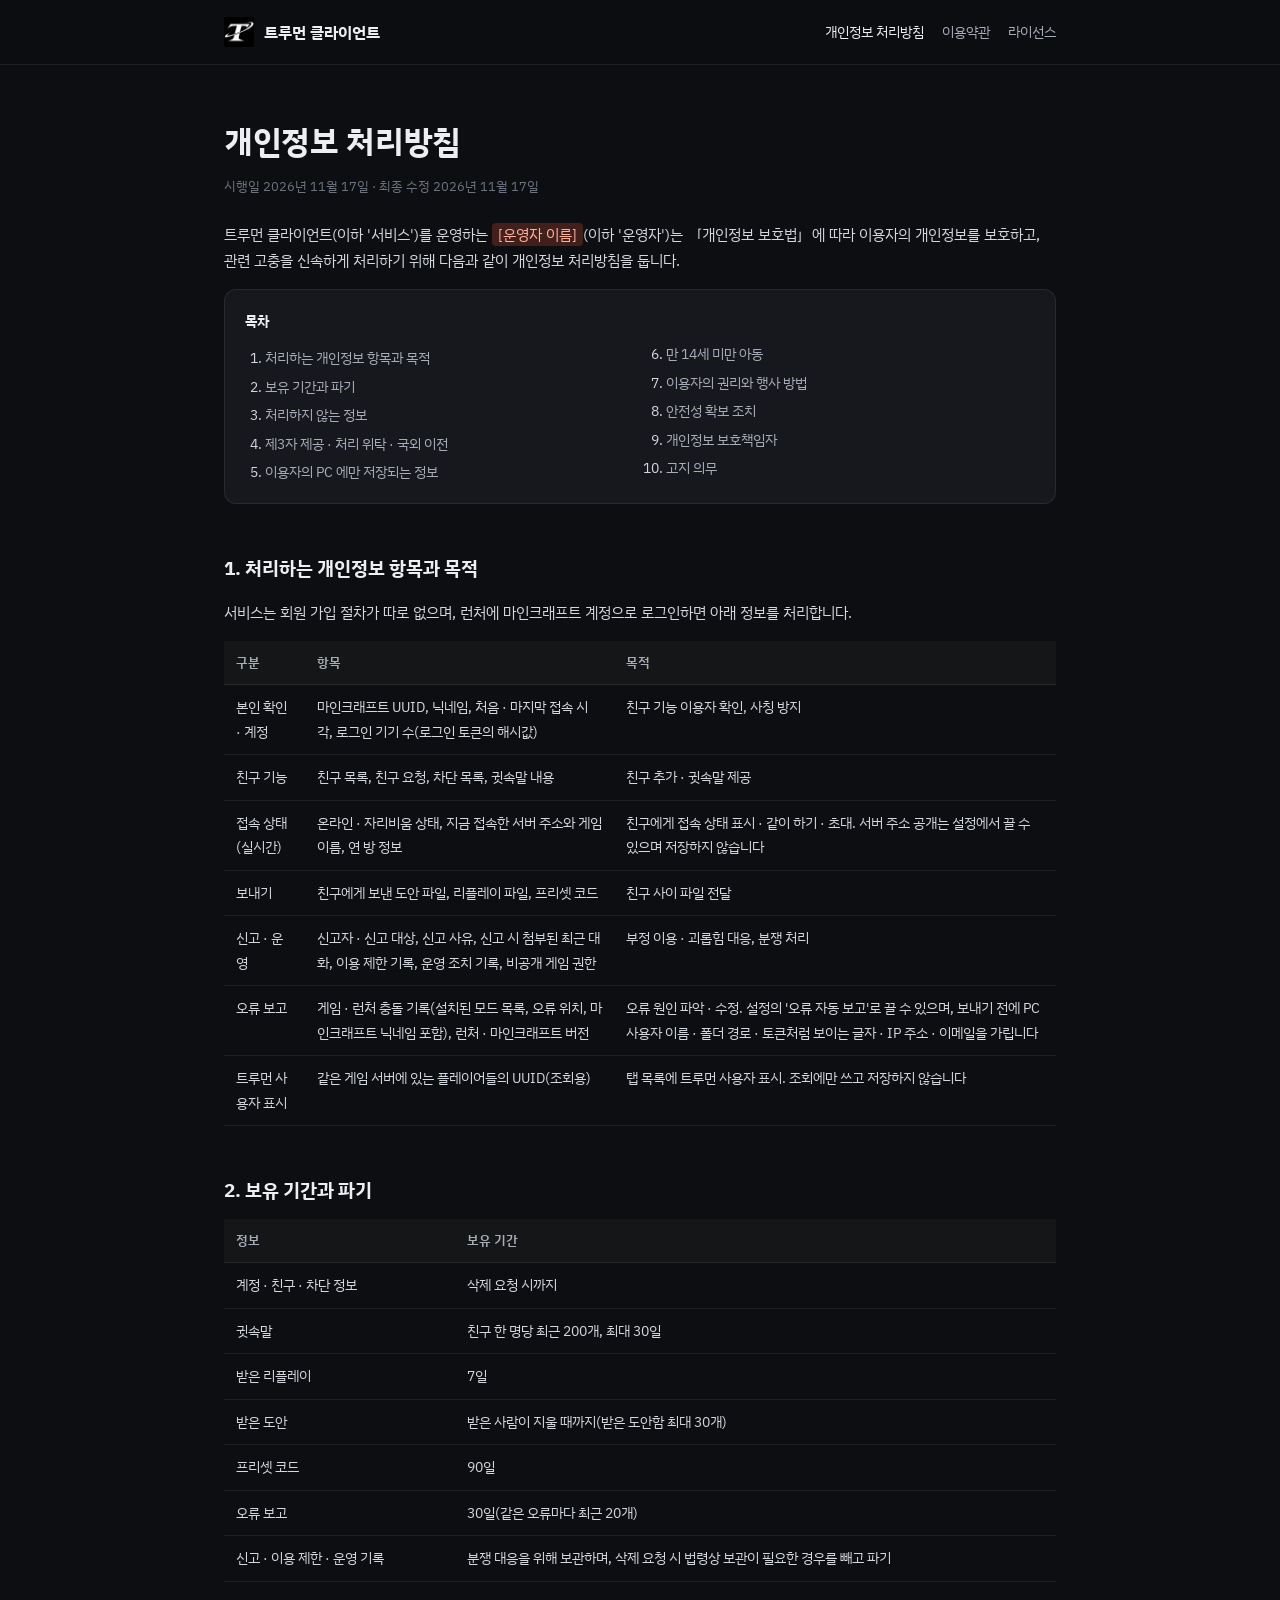
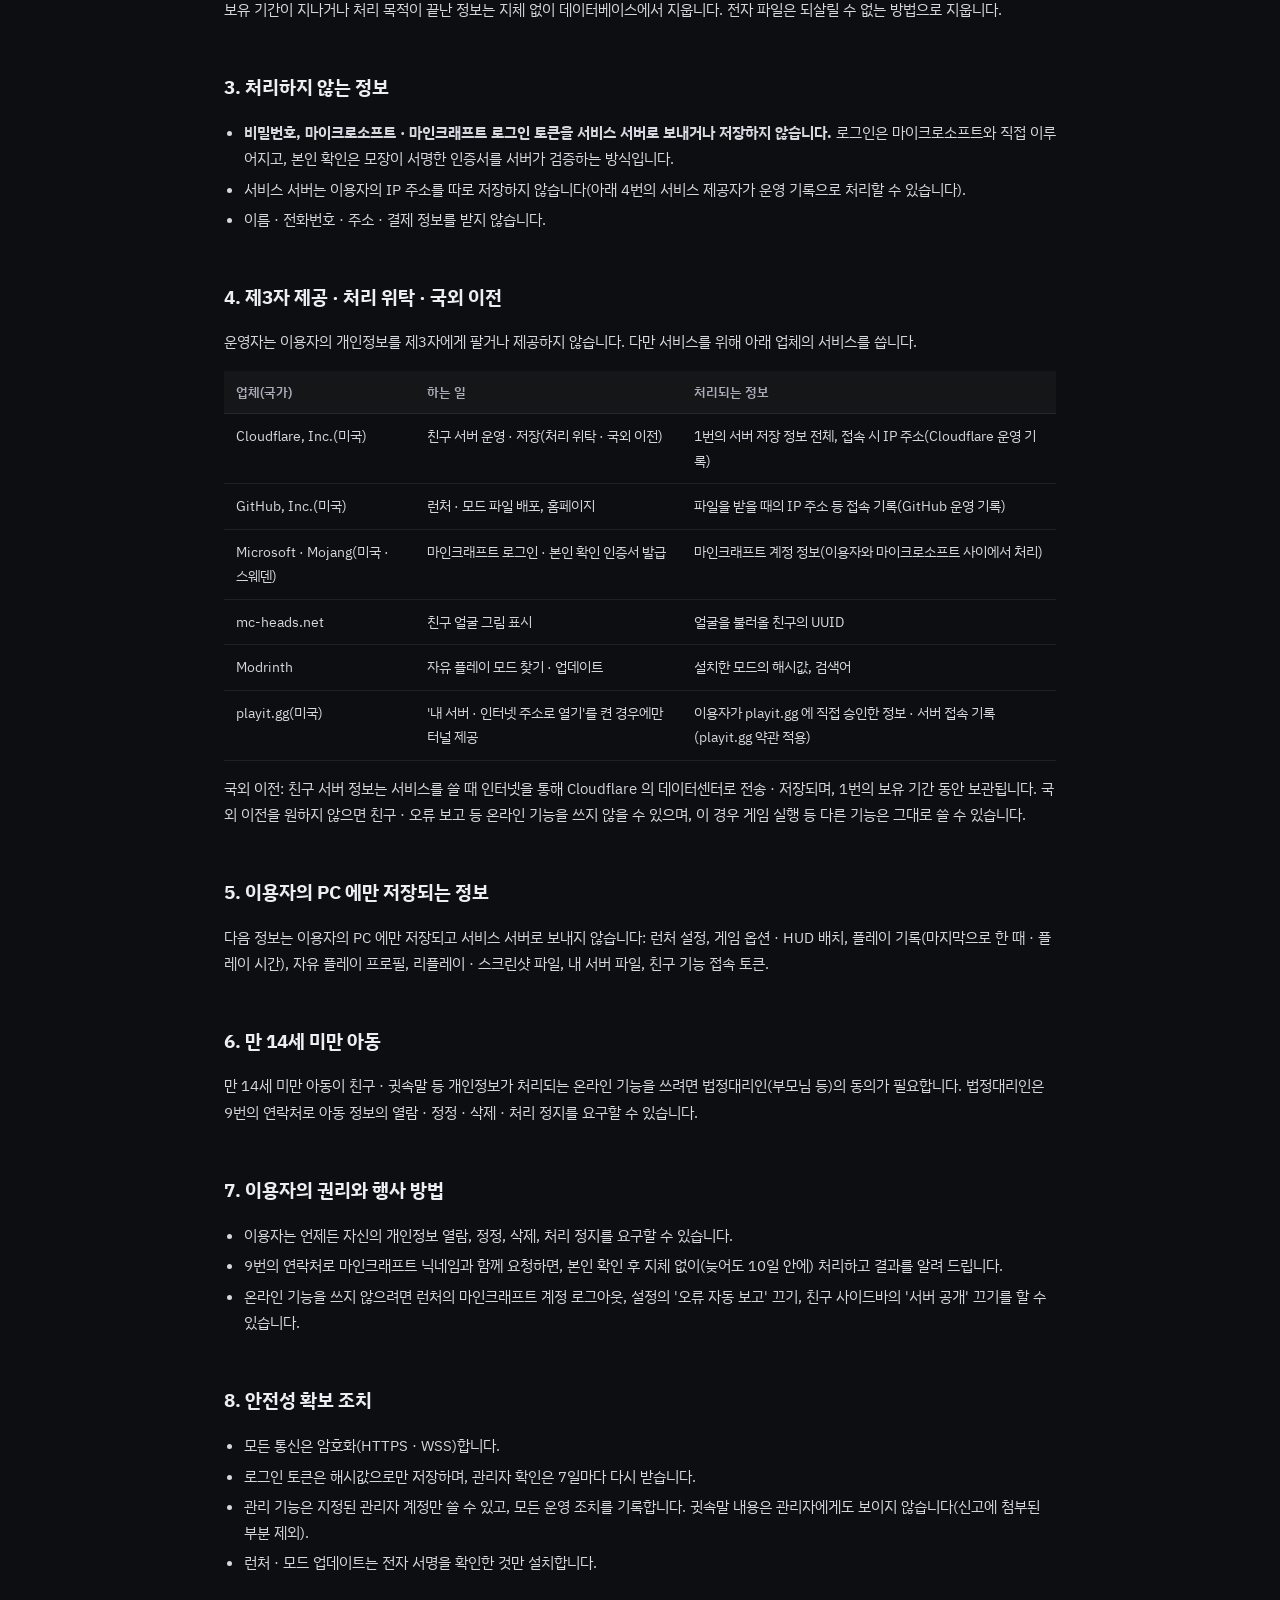
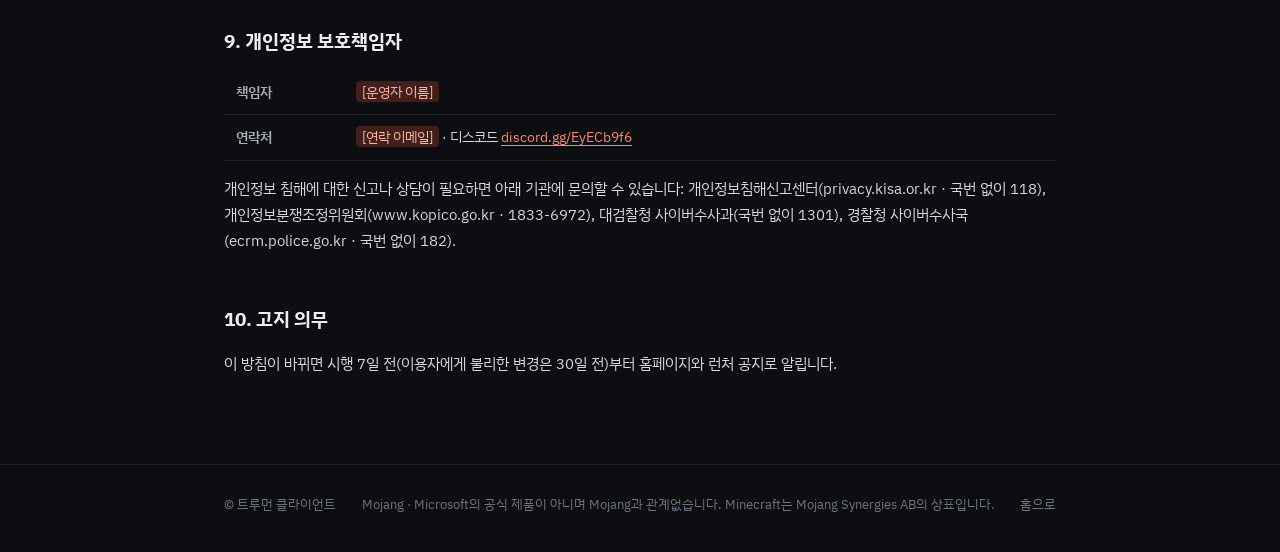
==== privacy.html @ f6401ccb "홈페이지 2026-11-19 16:35" ====
<!doctype html>
<html lang="ko">
<head>
<meta charset="utf-8">
<meta name="viewport" content="width=device-width, initial-scale=1">
<title>개인정보 처리방침 · 트루먼 클라이언트</title>
<meta name="description" content="트루먼 클라이언트 개인정보 처리방침">
<link rel="canonical" href="https://sadtree936.github.io/bieunrpg-launcher/privacy.html">
<link rel="icon" href="assets/favicon.png">
<link rel="preconnect" href="https://fonts.googleapis.com">
<link rel="preconnect" href="https://fonts.gstatic.com" crossorigin>
<link href="https://fonts.googleapis.com/css2?family=IBM+Plex+Sans+KR:wght@400;500;600;700&display=swap" rel="stylesheet">
<link rel="stylesheet" href="assets/legal.css">
</head>
<body>
<header><div class="wrap"><a class="brand" href="index.html"><img src="assets/truman_logo.png" alt="">트루먼 클라이언트</a><nav><a href="privacy.html" class="on">개인정보 처리방침</a><a href="terms.html">이용약관</a><a href="licenses.html">라이선스</a></nav></div></header>
<main class="wrap doc">
  <h1>개인정보 처리방침</h1>
  <p class="meta">시행일 2026년 11월 17일 · 최종 수정 2026년 11월 17일</p>
  <p>트루먼 클라이언트(이하 '서비스')를 운영하는 <mark>[운영자 이름]</mark>(이하 '운영자')는 「개인정보 보호법」에 따라 이용자의 개인정보를 보호하고, 관련 고충을 신속하게 처리하기 위해 다음과 같이 개인정보 처리방침을 둡니다.</p>

  <nav class="toc"><b>목차</b><ol>
    <li><a href="#s1">처리하는 개인정보 항목과 목적</a></li><li><a href="#s2">보유 기간과 파기</a></li><li><a href="#s3">처리하지 않는 정보</a></li>
    <li><a href="#s4">제3자 제공 · 처리 위탁 · 국외 이전</a></li><li><a href="#s5">이용자의 PC 에만 저장되는 정보</a></li><li><a href="#s6">만 14세 미만 아동</a></li>
    <li><a href="#s7">이용자의 권리와 행사 방법</a></li><li><a href="#s8">안전성 확보 조치</a></li><li><a href="#s9">개인정보 보호책임자</a></li><li><a href="#s10">고지 의무</a></li></ol></nav>

  <h2 id="s1">1. 처리하는 개인정보 항목과 목적</h2>
  <p>서비스는 회원 가입 절차가 따로 없으며, 런처에 마인크래프트 계정으로 로그인하면 아래 정보를 처리합니다.</p>
  <table>
    <thead><tr><th>구분</th><th>항목</th><th>목적</th></tr></thead>
    <tbody>
      <tr><td>본인 확인 · 계정</td><td>마인크래프트 UUID, 닉네임, 처음 · 마지막 접속 시각, 로그인 기기 수(로그인 토큰의 해시값)</td><td>친구 기능 이용자 확인, 사칭 방지</td></tr>
      <tr><td>친구 기능</td><td>친구 목록, 친구 요청, 차단 목록, 귓속말 내용</td><td>친구 추가 · 귓속말 제공</td></tr>
      <tr><td>접속 상태(실시간)</td><td>온라인 · 자리비움 상태, 지금 접속한 서버 주소와 게임 이름, 연 방 정보</td><td>친구에게 접속 상태 표시 · 같이 하기 · 초대. 서버 주소 공개는 설정에서 끌 수 있으며 저장하지 않습니다</td></tr>
      <tr><td>보내기</td><td>친구에게 보낸 도안 파일, 리플레이 파일, 프리셋 코드</td><td>친구 사이 파일 전달</td></tr>
      <tr><td>신고 · 운영</td><td>신고자 · 신고 대상, 신고 사유, 신고 시 첨부된 최근 대화, 이용 제한 기록, 운영 조치 기록, 비공개 게임 권한</td><td>부정 이용 · 괴롭힘 대응, 분쟁 처리</td></tr>
      <tr><td>오류 보고</td><td>게임 · 런처 충돌 기록(설치된 모드 목록, 오류 위치, 마인크래프트 닉네임 포함), 런처 · 마인크래프트 버전</td><td>오류 원인 파악 · 수정. 설정의 '오류 자동 보고'로 끌 수 있으며, 보내기 전에 PC 사용자 이름 · 폴더 경로 · 토큰처럼 보이는 글자 · IP 주소 · 이메일을 가립니다</td></tr>
      <tr><td>트루먼 사용자 표시</td><td>같은 게임 서버에 있는 플레이어들의 UUID(조회용)</td><td>탭 목록에 트루먼 사용자 표시. 조회에만 쓰고 저장하지 않습니다</td></tr>
    </tbody>
  </table>

  <h2 id="s2">2. 보유 기간과 파기</h2>
  <table>
    <thead><tr><th>정보</th><th>보유 기간</th></tr></thead>
    <tbody>
      <tr><td>계정 · 친구 · 차단 정보</td><td>삭제 요청 시까지</td></tr>
      <tr><td>귓속말</td><td>친구 한 명당 최근 200개, 최대 30일</td></tr>
      <tr><td>받은 리플레이</td><td>7일</td></tr>
      <tr><td>받은 도안</td><td>받은 사람이 지울 때까지(받은 도안함 최대 30개)</td></tr>
      <tr><td>프리셋 코드</td><td>90일</td></tr>
      <tr><td>오류 보고</td><td>30일(같은 오류마다 최근 20개)</td></tr>
      <tr><td>신고 · 이용 제한 · 운영 기록</td><td>분쟁 대응을 위해 보관하며, 삭제 요청 시 법령상 보관이 필요한 경우를 빼고 파기</td></tr>
    </tbody>
  </table>
  <p>보유 기간이 지나거나 처리 목적이 끝난 정보는 지체 없이 데이터베이스에서 지웁니다. 전자 파일은 되살릴 수 없는 방법으로 지웁니다.</p>

  <h2 id="s3">3. 처리하지 않는 정보</h2>
  <ul>
    <li><b>비밀번호, 마이크로소프트 · 마인크래프트 로그인 토큰을 서비스 서버로 보내거나 저장하지 않습니다.</b> 로그인은 마이크로소프트와 직접 이루어지고, 본인 확인은 모장이 서명한 인증서를 서버가 검증하는 방식입니다.</li>
    <li>서비스 서버는 이용자의 IP 주소를 따로 저장하지 않습니다(아래 4번의 서비스 제공자가 운영 기록으로 처리할 수 있습니다).</li>
    <li>이름 · 전화번호 · 주소 · 결제 정보를 받지 않습니다.</li>
  </ul>

  <h2 id="s4">4. 제3자 제공 · 처리 위탁 · 국외 이전</h2>
  <p>운영자는 이용자의 개인정보를 제3자에게 팔거나 제공하지 않습니다. 다만 서비스를 위해 아래 업체의 서비스를 씁니다.</p>
  <table>
    <thead><tr><th>업체(국가)</th><th>하는 일</th><th>처리되는 정보</th></tr></thead>
    <tbody>
      <tr><td>Cloudflare, Inc.(미국)</td><td>친구 서버 운영 · 저장(처리 위탁 · 국외 이전)</td><td>1번의 서버 저장 정보 전체, 접속 시 IP 주소(Cloudflare 운영 기록)</td></tr>
      <tr><td>GitHub, Inc.(미국)</td><td>런처 · 모드 파일 배포, 홈페이지</td><td>파일을 받을 때의 IP 주소 등 접속 기록(GitHub 운영 기록)</td></tr>
      <tr><td>Microsoft · Mojang(미국 · 스웨덴)</td><td>마인크래프트 로그인 · 본인 확인 인증서 발급</td><td>마인크래프트 계정 정보(이용자와 마이크로소프트 사이에서 처리)</td></tr>
      <tr><td>mc-heads.net</td><td>친구 얼굴 그림 표시</td><td>얼굴을 불러올 친구의 UUID</td></tr>
      <tr><td>Modrinth</td><td>자유 플레이 모드 찾기 · 업데이트</td><td>설치한 모드의 해시값, 검색어</td></tr>
      <tr><td>playit.gg(미국)</td><td>'내 서버 · 인터넷 주소로 열기'를 켠 경우에만 터널 제공</td><td>이용자가 playit.gg 에 직접 승인한 정보 · 서버 접속 기록(playit.gg 약관 적용)</td></tr>
    </tbody>
  </table>
  <p>국외 이전: 친구 서버 정보는 서비스를 쓸 때 인터넷을 통해 Cloudflare 의 데이터센터로 전송 · 저장되며, 1번의 보유 기간 동안 보관됩니다. 국외 이전을 원하지 않으면 친구 · 오류 보고 등 온라인 기능을 쓰지 않을 수 있으며, 이 경우 게임 실행 등 다른 기능은 그대로 쓸 수 있습니다.</p>

  <h2 id="s5">5. 이용자의 PC 에만 저장되는 정보</h2>
  <p>다음 정보는 이용자의 PC 에만 저장되고 서비스 서버로 보내지 않습니다: 런처 설정, 게임 옵션 · HUD 배치, 플레이 기록(마지막으로 한 때 · 플레이 시간), 자유 플레이 프로필, 리플레이 · 스크린샷 파일, 내 서버 파일, 친구 기능 접속 토큰.</p>

  <h2 id="s6">6. 만 14세 미만 아동</h2>
  <p>만 14세 미만 아동이 친구 · 귓속말 등 개인정보가 처리되는 온라인 기능을 쓰려면 법정대리인(부모님 등)의 동의가 필요합니다. 법정대리인은 9번의 연락처로 아동 정보의 열람 · 정정 · 삭제 · 처리 정지를 요구할 수 있습니다.</p>

  <h2 id="s7">7. 이용자의 권리와 행사 방법</h2>
  <ul>
    <li>이용자는 언제든 자신의 개인정보 열람, 정정, 삭제, 처리 정지를 요구할 수 있습니다.</li>
    <li>9번의 연락처로 마인크래프트 닉네임과 함께 요청하면, 본인 확인 후 지체 없이(늦어도 10일 안에) 처리하고 결과를 알려 드립니다.</li>
    <li>온라인 기능을 쓰지 않으려면 런처의 마인크래프트 계정 로그아웃, 설정의 '오류 자동 보고' 끄기, 친구 사이드바의 '서버 공개' 끄기를 할 수 있습니다.</li>
  </ul>

  <h2 id="s8">8. 안전성 확보 조치</h2>
  <ul>
    <li>모든 통신은 암호화(HTTPS · WSS)합니다.</li>
    <li>로그인 토큰은 해시값으로만 저장하며, 관리자 확인은 7일마다 다시 받습니다.</li>
    <li>관리 기능은 지정된 관리자 계정만 쓸 수 있고, 모든 운영 조치를 기록합니다. 귓속말 내용은 관리자에게도 보이지 않습니다(신고에 첨부된 부분 제외).</li>
    <li>런처 · 모드 업데이트는 전자 서명을 확인한 것만 설치합니다.</li>
  </ul>

  <h2 id="s9">9. 개인정보 보호책임자</h2>
  <table><tbody>
    <tr><th>책임자</th><td><mark>[운영자 이름]</mark></td></tr>
    <tr><th>연락처</th><td><mark>[연락 이메일]</mark> · 디스코드 <a href="https://discord.gg/EyECb9f6" target="_blank" rel="noopener">discord.gg/EyECb9f6</a></td></tr>
  </tbody></table>
  <p>개인정보 침해에 대한 신고나 상담이 필요하면 아래 기관에 문의할 수 있습니다: 개인정보침해신고센터(privacy.kisa.or.kr · 국번 없이 118), 개인정보분쟁조정위원회(www.kopico.go.kr · 1833-6972), 대검찰청 사이버수사과(국번 없이 1301), 경찰청 사이버수사국(ecrm.police.go.kr · 국번 없이 182).</p>

  <h2 id="s10">10. 고지 의무</h2>
  <p>이 방침이 바뀌면 시행 7일 전(이용자에게 불리한 변경은 30일 전)부터 홈페이지와 런처 공지로 알립니다.</p>
</main>
<footer><div class="wrap"><span>© 트루먼 클라이언트</span><span>Mojang · Microsoft의 공식 제품이 아니며 Mojang과 관계없습니다. Minecraft는 Mojang Synergies AB의 상표입니다.</span><a href="index.html">홈으로</a></div></footer>
</body>
</html>
---- assets/legal.css ----
/* 개인정보 처리방침 · 이용약관 — 홈페이지(index.html)와 같은 색 · 글꼴, 읽기 편한 좁은 폭 */
:root { --bg: #0D0E11; --card: #16181E; --line: rgba(255,255,255,.08); --text: #EDEEF2; --dim: #A8ADB8; --faint: #6E7380; --acc: #FF5A3C; }
* { box-sizing: border-box; }
body { margin: 0; background: var(--bg); color: var(--text); font-family: "IBM Plex Sans KR", "Malgun Gothic", system-ui, sans-serif; line-height: 1.75; -webkit-font-smoothing: antialiased; }
a { color: inherit; }
.wrap { max-width: 880px; margin: 0 auto; padding: 0 24px; }
header { position: sticky; top: 0; z-index: 5; background: rgba(13,14,17,.9); backdrop-filter: blur(10px); border-bottom: 1px solid var(--line); }
header .wrap { display: flex; align-items: center; gap: 24px; height: 64px; }
.brand { display: flex; align-items: center; gap: 10px; font-weight: 700; text-decoration: none; }
.brand img { width: 30px; height: 30px; }
header nav { margin-left: auto; display: flex; gap: 18px; font-size: 14px; }
header nav a { color: var(--dim); text-decoration: none; }
header nav a:hover, header nav a.on { color: var(--text); }
.doc { padding: 48px 24px 72px; }
.doc h1 { margin: 0 0 6px; font-size: 32px; letter-spacing: -.01em; }
.doc .meta { margin: 0 0 24px; font-size: 13px; color: var(--faint); }
.doc h2 { margin: 40px 0 12px; padding-top: 8px; font-size: 19px; scroll-margin-top: 80px; }
.doc p, .doc li { font-size: 15px; color: #D5D8DF; }
.doc ul { padding-left: 20px; }
.doc li { margin: 4px 0; }
.doc a { color: #FF8A6A; text-underline-offset: 3px; }
.doc mark { background: rgba(255,90,60,.22); color: #FFB49F; padding: 1px 6px; border-radius: 4px; }
.toc { margin: 8px 0 8px; padding: 16px 20px; border-radius: 12px; background: var(--card); border: 1px solid var(--line); }
.toc b { font-size: 14px; }
.toc ol { margin: 8px 0 0; padding-left: 20px; columns: 2; column-gap: 32px; }
.toc li { font-size: 14px; }
.toc a { color: var(--dim); text-decoration: none; }
.toc a:hover { color: var(--text); }
table { width: 100%; margin: 12px 0; border-collapse: collapse; font-size: 14px; }
th, td { padding: 10px 12px; border-bottom: 1px solid var(--line); text-align: left; vertical-align: top; color: #D5D8DF; }
thead th { color: var(--dim); font-weight: 600; font-size: 13px; background: rgba(255,255,255,.03); }
tbody th { width: 120px; color: var(--dim); font-weight: 600; }
footer { border-top: 1px solid var(--line); padding: 28px 0 36px; font-size: 13px; color: var(--faint); }
footer .wrap { display: flex; flex-wrap: wrap; gap: 10px 24px; justify-content: space-between; }
footer a { text-decoration: none; }
footer a:hover { color: var(--dim); }
.doc p, .doc li, td { overflow-wrap: anywhere; }
@media (max-width: 640px) {
  .wrap { padding: 0 16px; }
  .doc { padding: 32px 16px 56px; }
  .doc h1 { font-size: 26px; }
  .toc ol { columns: 1; }
  header .wrap { height: auto; padding-top: 10px; padding-bottom: 10px; flex-wrap: wrap; gap: 6px 16px; }
  header nav { margin-left: 0; width: 100%; gap: 14px; font-size: 13px; }
  table, thead, tbody, tr, th, td { display: block; }
  thead { display: none; }
  td { border-bottom: 0; padding: 4px 0; }
  tr { padding: 10px 0; border-bottom: 1px solid var(--line); }
}
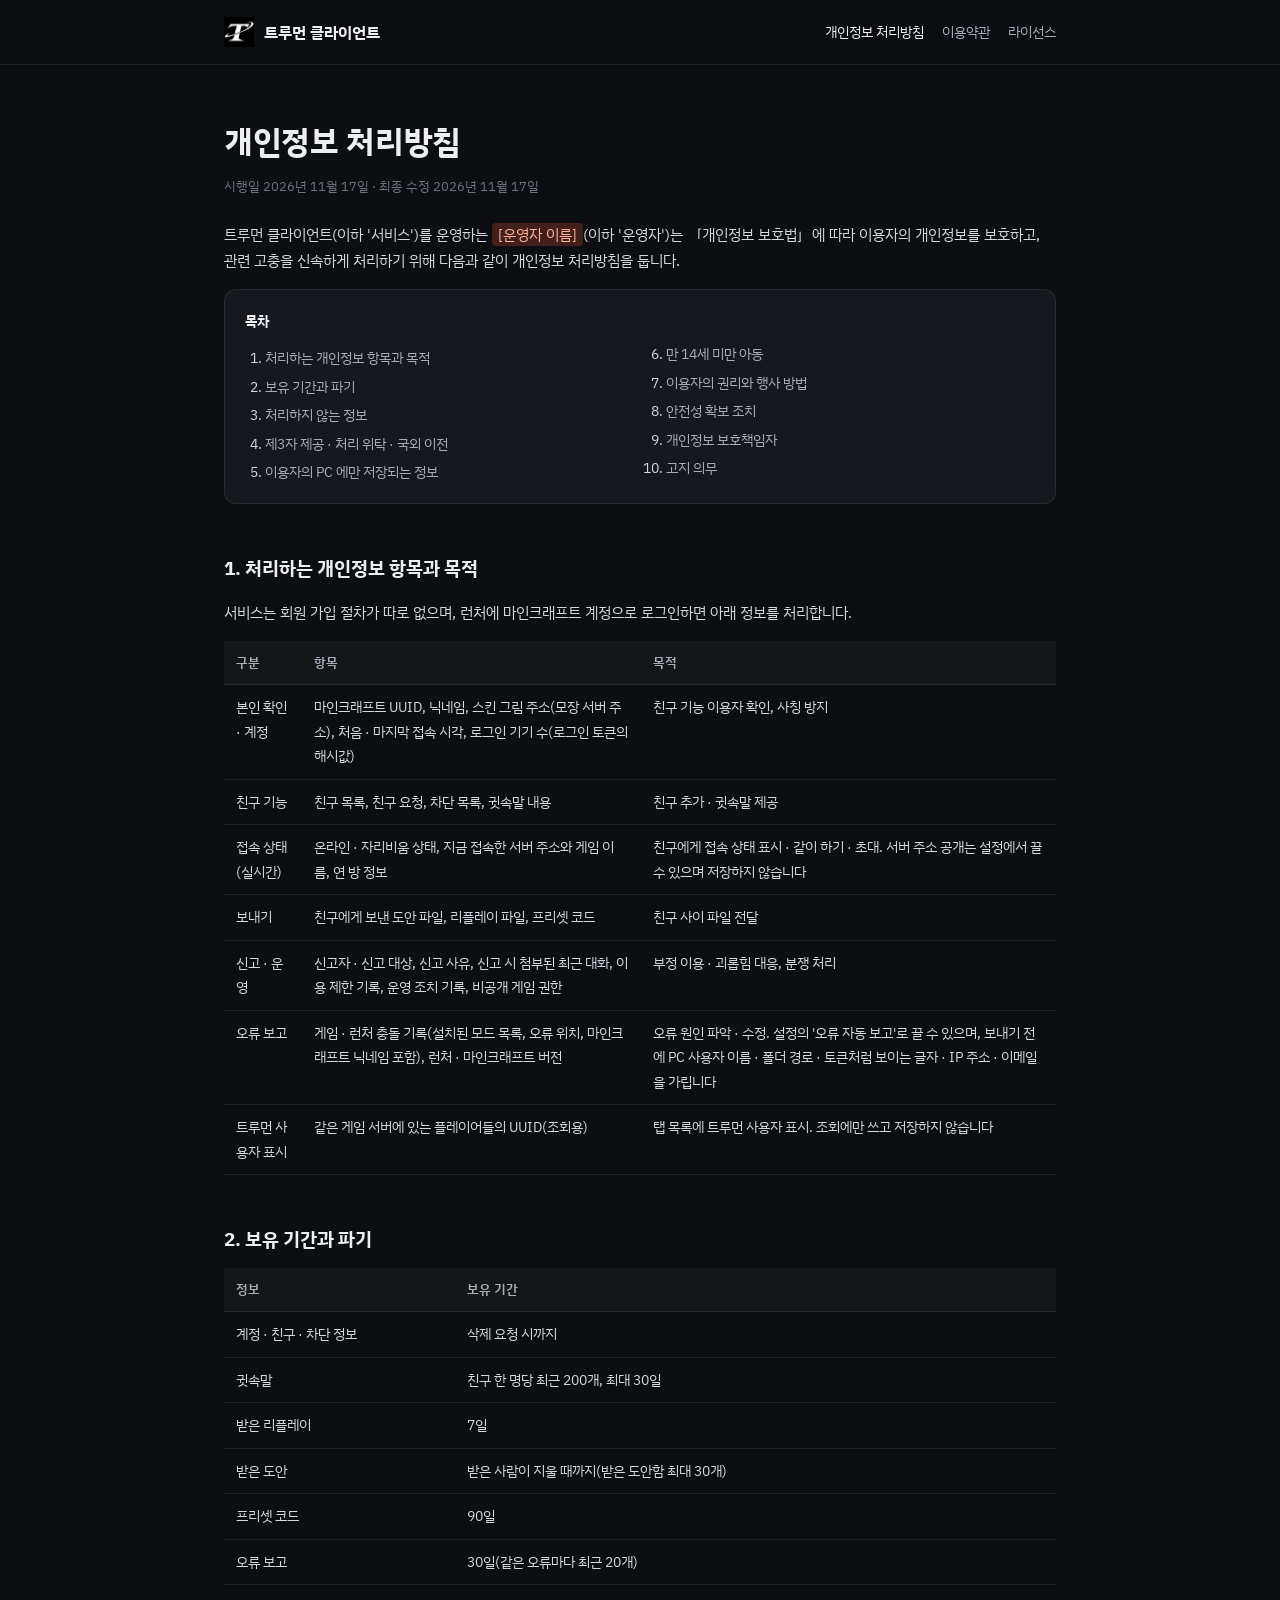
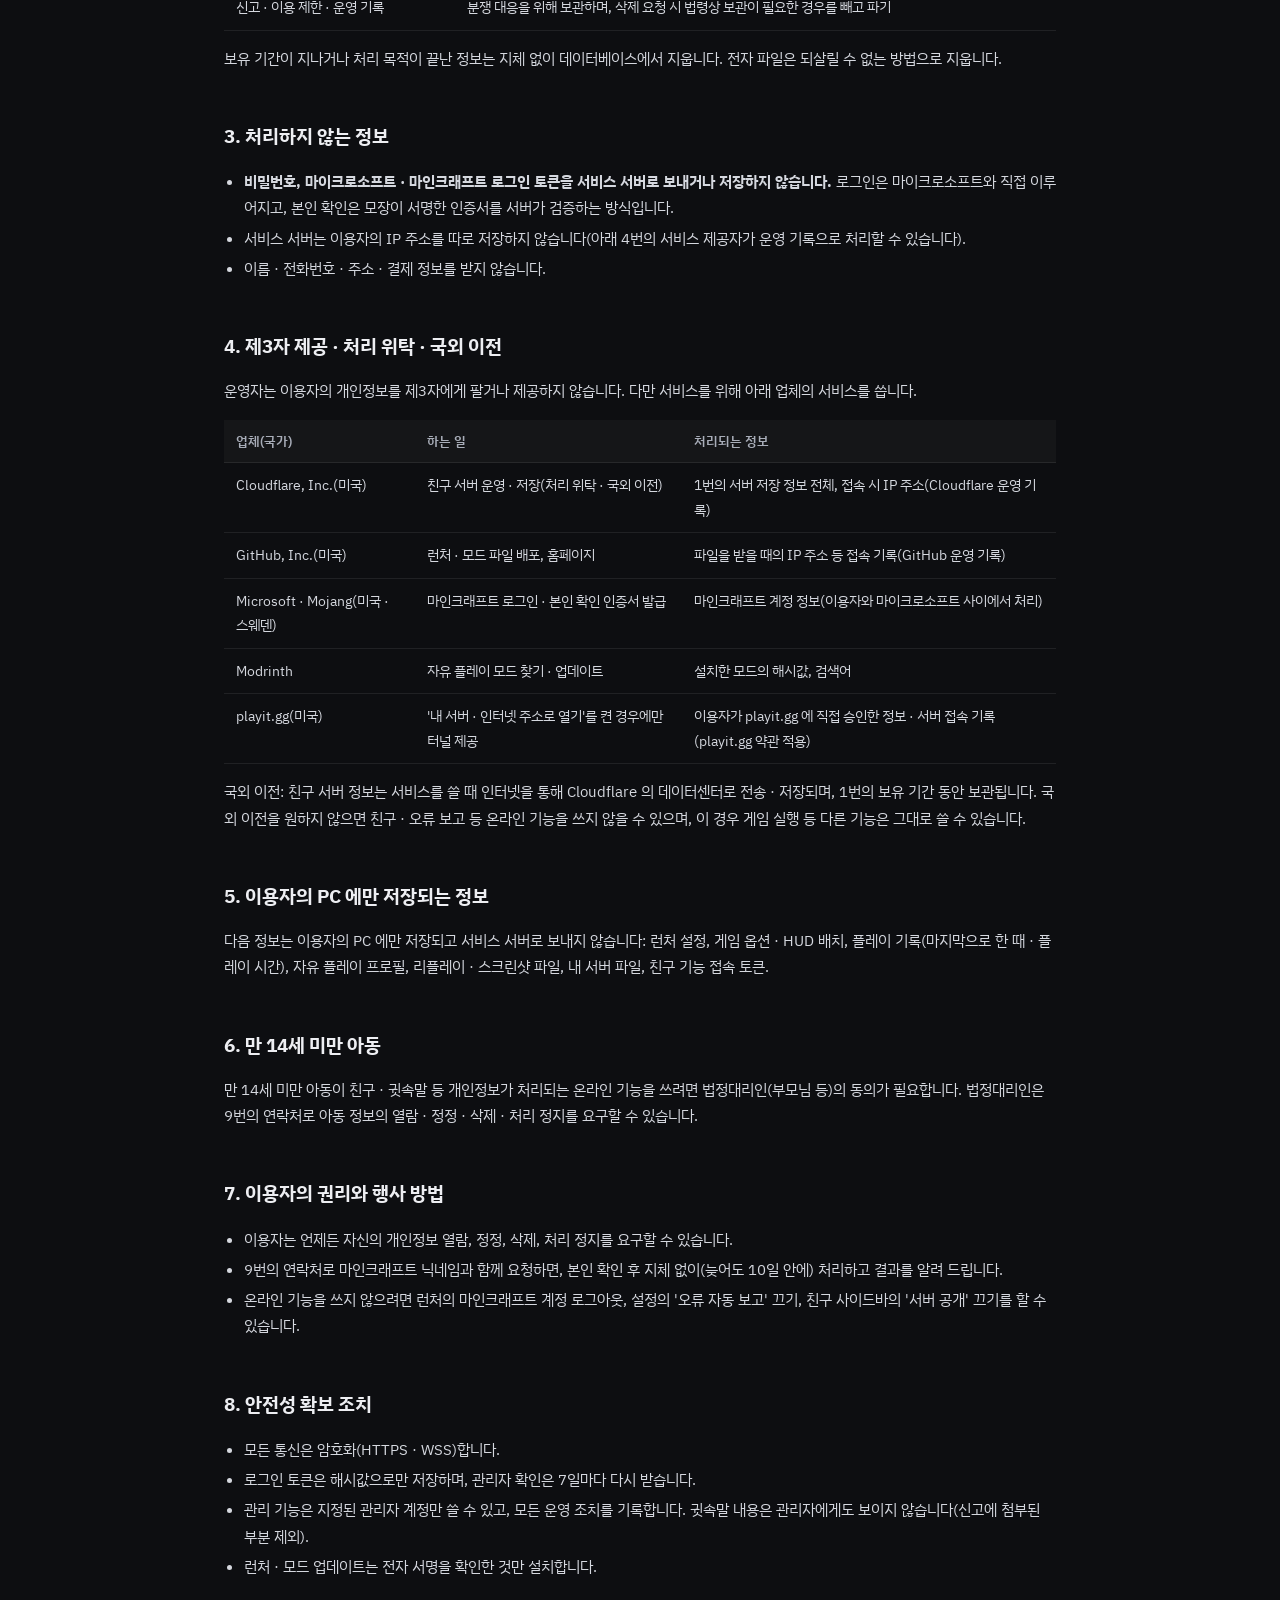
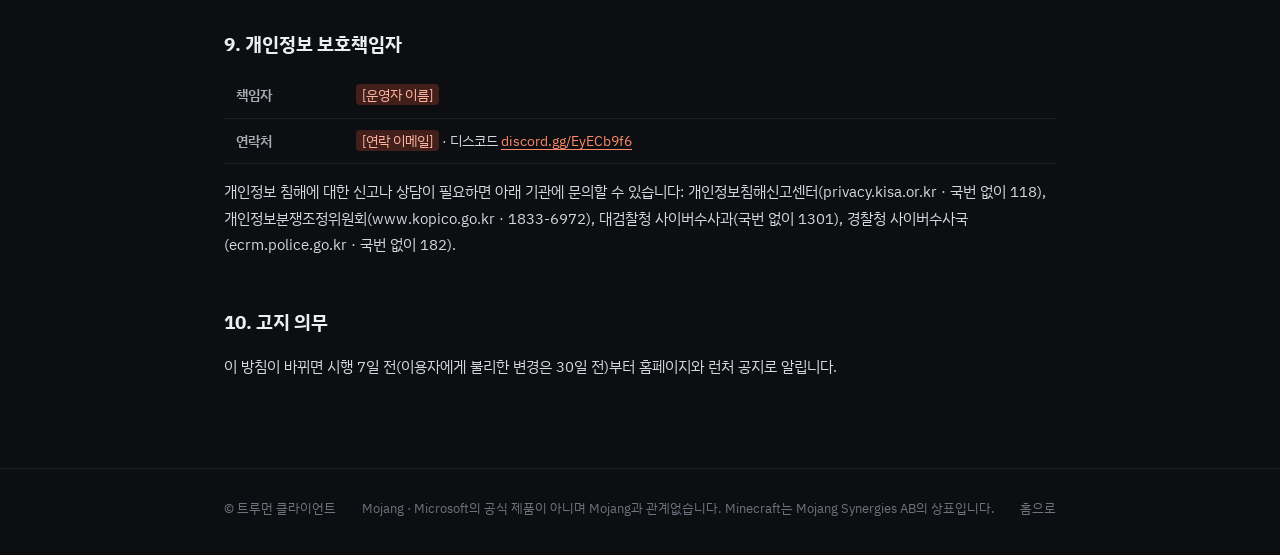
==== commit a21f6429: "홈페이지 2026-11-26 21:11" ====
--- a/privacy.html
+++ b/privacy.html
@@ -29,7 +29,7 @@
   <table>
     <thead><tr><th>구분</th><th>항목</th><th>목적</th></tr></thead>
     <tbody>
-      <tr><td>본인 확인 · 계정</td><td>마인크래프트 UUID, 닉네임, 처음 · 마지막 접속 시각, 로그인 기기 수(로그인 토큰의 해시값)</td><td>친구 기능 이용자 확인, 사칭 방지</td></tr>
+      <tr><td>본인 확인 · 계정</td><td>마인크래프트 UUID, 닉네임, 스킨 그림 주소(모장 서버 주소), 처음 · 마지막 접속 시각, 로그인 기기 수(로그인 토큰의 해시값)</td><td>친구 기능 이용자 확인, 사칭 방지</td></tr>
       <tr><td>친구 기능</td><td>친구 목록, 친구 요청, 차단 목록, 귓속말 내용</td><td>친구 추가 · 귓속말 제공</td></tr>
       <tr><td>접속 상태(실시간)</td><td>온라인 · 자리비움 상태, 지금 접속한 서버 주소와 게임 이름, 연 방 정보</td><td>친구에게 접속 상태 표시 · 같이 하기 · 초대. 서버 주소 공개는 설정에서 끌 수 있으며 저장하지 않습니다</td></tr>
       <tr><td>보내기</td><td>친구에게 보낸 도안 파일, 리플레이 파일, 프리셋 코드</td><td>친구 사이 파일 전달</td></tr>
@@ -69,7 +69,6 @@
       <tr><td>Cloudflare, Inc.(미국)</td><td>친구 서버 운영 · 저장(처리 위탁 · 국외 이전)</td><td>1번의 서버 저장 정보 전체, 접속 시 IP 주소(Cloudflare 운영 기록)</td></tr>
       <tr><td>GitHub, Inc.(미국)</td><td>런처 · 모드 파일 배포, 홈페이지</td><td>파일을 받을 때의 IP 주소 등 접속 기록(GitHub 운영 기록)</td></tr>
       <tr><td>Microsoft · Mojang(미국 · 스웨덴)</td><td>마인크래프트 로그인 · 본인 확인 인증서 발급</td><td>마인크래프트 계정 정보(이용자와 마이크로소프트 사이에서 처리)</td></tr>
-      <tr><td>mc-heads.net</td><td>친구 얼굴 그림 표시</td><td>얼굴을 불러올 친구의 UUID</td></tr>
       <tr><td>Modrinth</td><td>자유 플레이 모드 찾기 · 업데이트</td><td>설치한 모드의 해시값, 검색어</td></tr>
       <tr><td>playit.gg(미국)</td><td>'내 서버 · 인터넷 주소로 열기'를 켠 경우에만 터널 제공</td><td>이용자가 playit.gg 에 직접 승인한 정보 · 서버 접속 기록(playit.gg 약관 적용)</td></tr>
     </tbody>
